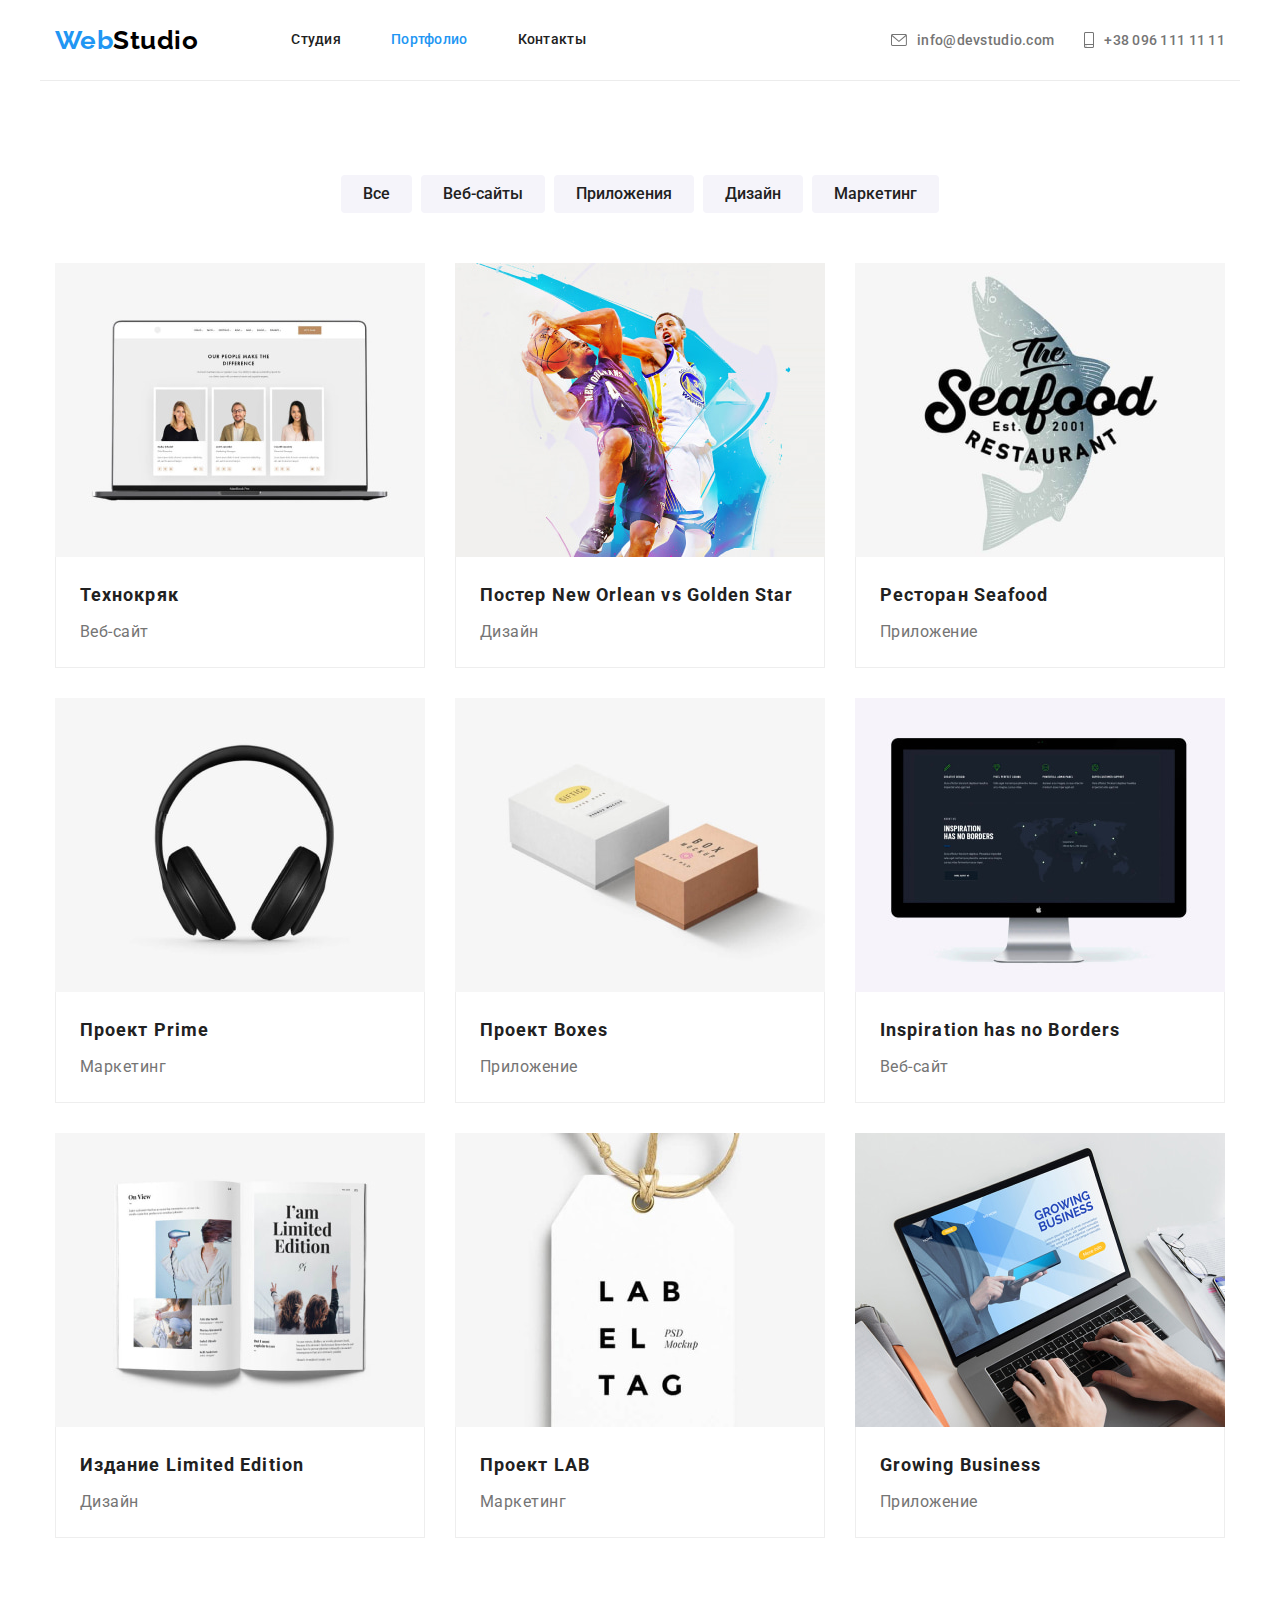
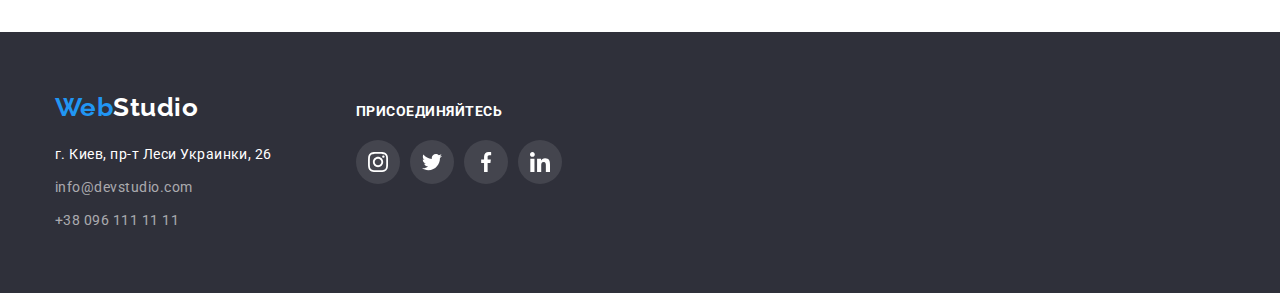
==== portfolio.html @ 8cf1bc0f "Initial commit" ====
<!DOCTYPE html>
<html lang="ru">
  <head>
    <meta charset="UTF-8" />
    <meta http-equiv="X-UA-Compatible" content="IE=edge" />
    <meta name="viewport" content="width=device-width, initial-scale=1.0" />
    <title>Портфолио Web студии</title>
    <link
      href="https://fonts.googleapis.com/css2?family=Raleway:wght@700&family=Roboto:wght@400;500;700;900&display=swap"
      rel="stylesheet"
    />
    <link
      rel="stylesheet"
      href="https://cdnjs.cloudflare.com/ajax/libs/modern-normalize/1.0.0/modern-normalize.min.css"
    />
    <link rel="stylesheet" href="./css/styles.css" />
  </head>

  <body>
    <header>
      <div class="container header">
        <a class="logo" href="./index.html"> <span class="logo-acnt">Web</span>Studio</a>
        <nav>
          <ul class="site-nav">
            <li class="item"><a href="./index.html" class="link">Студия</a></li>
            <li class="item"><a href="./portfolio.html" class="link current">Портфолио</a></li>
            <li class="item"><a href="" class="link">Контакты</a></li>
          </ul>
        </nav>
        <ul class="address">
          <li class="item">
            <a class="mail-link" href="mailto:info@devstudio.com"
              ><svg class="adr-svg" width="16" height="12">
                <use href="./images/sprite.svg#icon-envelope"></use></svg
              >info@devstudio.com</a
            >
          </li>

          <li class="item">
            <a class="mail-link" href="tell:380961111111"
              ><svg class="adr-svg" width="10" height="16">
                <use href="./images/sprite.svg#icon-smartphone"></use></svg
              >+38 096 111 11 11</a
            >
          </li>
        </ul>
      </div>
    </header>

    <main>
      <section class="portfolio section">
        <div class="container">
          <h1 class="visually-hidden">Что мы делаем</h1>
          <ul class="port-buttons">
            <li class="item-btn"><button type="button" class="port-button">Все</button></li>
            <li class="item-btn"><button type="button" class="port-button">Веб-сайты</button></li>
            <li class="item-btn"><button type="button" class="port-button">Приложения</button></li>
            <li class="item-btn"><button type="button" class="port-button">Дизайн</button></li>
            <li class="item-btn"><button type="button" class="port-button">Маркетинг</button></li>
          </ul>

          <h2 class="visually-hidden">Постеры с ссылками</h2>
          <ul class="card-set">
            <li class="card">
              <a class="card-link" href="">
                <img
                  src="./images/port1.jpg"
                  alt="3 фото разных людей на экране ноутбука"
                  class="port-img"
                  width="370"
                  height="294"
                />
                <div class="card-content">
                  <h2 class="port-title">Технокряк</h2>
                  <p class="poster-sub">Веб-сайт</p>
                </div>
              </a>
            </li>

            <li class="card">
              <a class="card-link" href="">
                <img
                  src="./images/port2.jpg"
                  alt="баскетболисты борятся за мяч"
                  class="port-img"
                  width="370"
                  height="294"
                />
                <div class="card-content">
                  <h2 class="port-title">Постер New Orlean vs Golden Star</h2>
                  <p class="poster-sub">Дизайн</p>
                </div>
              </a>
            </li>

            <li class="card">
              <a class="card-link" href="">
                <img
                  src="./images/port3.jpg"
                  alt="рыба на логотипе ресторана"
                  class="port-img"
                  width="370"
                  height="294"
                />
                <div class="card-content">
                  <h2 class="port-title">Ресторан Seafood</h2>
                  <p class="poster-sub">Приложение</p>
                </div>
              </a>
            </li>

            <li class="card">
              <a class="card-link" href="">
                <img
                  src="./images/port4.jpg"
                  alt="наушники"
                  class="port-img"
                  width="370"
                  height="294"
                />
                <div class="card-content">
                  <h2 class="port-title">Проект Prime</h2>
                  <p class="poster-sub">Маркетинг</p>
                </div>
              </a>
            </li>

            <li class="card">
              <a class="card-link" href="">
                <img
                  src="./images/port5.jpg"
                  alt="2 коробки"
                  class="port-img"
                  width="370"
                  height="294"
                />
                <div class="card-content">
                  <h2 class="port-title">Проект Boxes</h2>
                  <p class="poster-sub">Приложение</p>
                </div>
              </a>
            </li>

            <li class="card">
              <a class="card-link" href="">
                <img
                  src="./images/port6.jpg"
                  alt="экран компьютера"
                  class="port-img"
                  width="370"
                  height="294"
                />
                <div class="card-content">
                  <h2 class="port-title">Inspiration has no Borders</h2>
                  <p class="poster-sub">Веб-сайт</p>
                </div>
              </a>
            </li>

            <li class="card">
              <a class="card-link" href="">
                <img
                  src="./images/port7.jpg"
                  alt="открытая книга ограниченной серии"
                  class="port-img"
                  width="370"
                  height="294"
                />
                <div class="card-content">
                  <h2 class="port-title">Издание Limited Edition</h2>
                  <p class="poster-sub">Дизайн</p>
                </div>
              </a>
            </li>

            <li class="card">
              <a class="card-link" href="">
                <img
                  src="./images/port8.jpg"
                  alt="бирка одежды с надписью ЛАБ"
                  class="port-img"
                  width="370"
                  height="294"
                />
                <div class="card-content">
                  <h2 class="port-title">Проект LAB</h2>
                  <p class="poster-sub">Маркетинг</p>
                </div>
              </a>
            </li>

            <li class="card">
              <a class="card-link" href="">
                <img
                  src="./images/port9.jpg"
                  alt="Человек печатает на ноутбуке"
                  class="port-img"
                  width="370"
                  height="294"
                />
                <div class="card-content">
                  <h2 class="port-title">Growing Business</h2>
                  <p class="poster-sub">Приложение</p>
                </div>
              </a>
            </li>
          </ul>
        </div>
      </section>
    </main>

    <footer class="page-footer">
      <div class="container footer-container">
        <div class="footer-adr-container">
          <a class="logo-foot" href="./index.html"> <span class="logo-acnt">Web</span>Studio</a>
          <address class="footer-contacts">
            <p class="footer-adr">г. Киев, пр-т Леси Украинки, 26</p>

            <ul class="mail-tel">
              <li class="foot-mail">
                <a href="mailto:info@devstudio.com">info@devstudio.com</a>
              </li>

              <li class="foot-tel"><a href="tell:380961111111">+38 096 111 11 11</a></li>
            </ul>
          </address>
        </div>

        <div class="add-please">
          <h3 class="foot-add">присоединяйтесь</h3>
          <ul class="social-network">
            <li class="social-list" aria-label="instagram">
              <a href="" class="icon-foot"
                ><svg class="soc-icon" width="20" height="20">
                  <use href="./images/sprite.svg#icon-instagram2"></use></svg
              ></a>
            </li>
            <li class="social-list" aria-label="twitter">
              <a href="" class="icon-foot"
                ><svg class="soc-icon" width="20" height="20">
                  <use href="./images/sprite.svg#icon-twitter"></use></svg
              ></a>
            </li>
            <li class="social-list" aria-label="facebook">
              <a href="" class="icon-foot"
                ><svg class="soc-icon" width="20" height="20">
                  <use href="./images/sprite.svg#icon-facebook"></use></svg
              ></a>
            </li>
            <li class="social-list" aria-label="linkedin">
              <a href="./images/sprite.svg#icon-linkedin" class="icon-foot"
                ><svg class="soc-icon" width="20" height="20">
                  <use href="./images/sprite.svg#icon-linkedin"></use></svg
              ></a>
            </li>
          </ul>
        </div>
      </div>
    </footer>
  </body>
</html>
---- css/styles.css ----
.visually-hidden {
  position: absolute;
  width: 1px;
  height: 1px;
  margin: -1px;
  border: 0;
  padding: 0;
  white-space: nowrap;
  clip-path: inset(100%);
  clip: rect(0 0 0 0);
  overflow: hidden;
}

body {
  color: #757575;
  background-color: #fff;
  font-family: 'Roboto', sans-serif;
  letter-spacing: 0.03em;
}

/* убираем точки со списков */
ul {
  list-style: none;
}

a {
  text-decoration: none;
}

img {
  display: block;
  max-width: 100%;
}

/* обьявляем переменные */
:root {
  --title-color: #212121;
  --sub-test-color: #757575;
  --logo-color: #000;
  --accent-color: #2196f3;
  --bg-color: #2f303a;
  --sub-color: #f5f4fa;
  --hero-color: #fff;
  --foot-sub-color: rgba(255, 255, 255, 0.6);
  --btn-hover-color: #188ce8;
  --overlay-bg-color: rgba(47, 48, 58, 0.4);
  --icon-bg-color: rgba(245, 244, 250, 1);

  --card-people-shadow: 0px 1px 3px rgba(0, 0, 0, 0.12), 0px 1px 1px rgba(0, 0, 0, 0.14),
    0px 2px 1px rgba(0, 0, 0, 0.2);

  --btn-filter-shadow: 0px 3px 1px rgba(0, 0, 0, 0.1), 0px 1px 2px rgba(0, 0, 0, 0.08),
    0px 2px 2px rgba(0, 0, 0, 0.12);

  --hero-btn-shadow: 0px 4px 4px rgba(0, 0, 0, 0.15);

  --card-margin: 30px;
  --card-border: 1px solid #eee;
  --card-shadow: 0px 1px 1px rgba(0, 0, 0, 0.12), 0px 4px 4px rgba(0, 0, 0, 0.06),
    1px 4px 6px rgba(0, 0, 0, 0.16);

  --icon-nohover-color: rgba(175, 177, 184, 1);
  --icon-foot-color: rgba(255, 255, 255, 0.1);
}

.section {
  padding-top: 94px;
  padding-bottom: 94px;
}

.site-nav .link.current {
  color: var(--accent-color);
}

.logo-acnt {
  color: var(--accent-color);

  font-family: 'Raleway', sans-serif;
  font-weight: 700;
  font-size: 26px;
  line-height: 1.19;
}

.logo {
  color: var(--logo-color);

  font-family: 'Raleway', sans-serif;
  font-weight: 700;
  font-size: 26px;
  line-height: 1.19;

  display: block;
  padding-top: 25px;
  padding-bottom: 24px;
}

.logo-foot {
  color: var(--hero-color);
  font-family: 'Raleway', sans-serif;
  font-weight: 700;
  font-size: 26px;

  line-height: 1.19;
  margin-bottom: 20px;
  display: inline-block;
}

/* site nav */
.site-nav a {
  color: var(--title-color);
  letter-spacing: 0.02em;
  font-weight: 500;
  font-size: 14px;
  line-height: 1.14;

  padding-top: 32px;
  padding-bottom: 32px;
  display: block;
}
.header {
  display: flex;
  align-items: center;
  border-bottom: 1px solid #ececec;
}

.site-nav {
  display: flex;
  margin-left: 93px;
}

.site-nav .item:not(:last-child) {
  margin-right: 50px;
}

.site-nav a:hover,
.site-nav a:focus {
  color: var(--accent-color);
}

/* site adr */
.mail-link {
  align-items: center;
  justify-content: center;
}

.item .mail-link:hover,
.item .mail-link:focus {
  fill: var(--accent-color);
}
.adr-svg {
  margin-right: 10px;
}

.address {
  display: flex;
  align-items: center;

  fill: var(--sub-test-color);
}

.address .item:not(:last-child) {
  margin-right: 30px;
}

.address {
  display: flex;
  margin-left: auto;
  justify-content: flex-end;
  align-items: center;
}

.address a {
  color: var(--sub-text-color);
  letter-spacing: 0.02em;
  font-weight: 500;
  font-size: 14px;
  line-height: 16px;

  display: flex;
  padding-top: 32px;
  padding-bottom: 32px;
}

.address a:hover,
.address a:focus {
  color: var(--accent-color);
}

/* hero */
.hero {
  background-color: var(--bg-color);
  text-align: center;

  padding-top: 200px;
  padding-bottom: 200px;

  /* add backgroung image */
  height: 600px;
  max-width: 1600px;
  margin-left: auto;
  margin-right: auto;

  background-image: linear-gradient(var(--overlay-bg-color), var(--overlay-bg-color)),
    url(../images/hero.jpg);
}

.hero-title {
  color: var(--hero-color);
  letter-spacing: 0.06em;
  font-weight: 900;
  font-size: 44px;
  line-height: 1.36;
  text-align: center;

  text-transform: uppercase;

  margin-bottom: 30px;
}

.hero-button {
  background-color: var(--accent-color);
  color: var(--hero-color);
  letter-spacing: 0.06em;
  font-weight: 700;
  font-size: 16px;
  line-height: 1.88;
  cursor: pointer;
  box-shadow: var(--hero-btn-shadow);

  border: none;
  box-shadow: 0px 4px 4px rgba(0, 0, 0, 0.15);
  border-radius: 4px;

  padding: 10px 32px;
}
.hero-button:hover {
  background-color: var(--btn-hover-color);
}

/* features */
.features {
  display: flex;
}
.features-item {
  width: 270px;
}

.features-item:not(:last-child) {
  margin-right: 30px;
}

.features-icon {
  background-color: var(--icon-bg-color);
  height: 120px;
  margin-bottom: 30px;

  display: flex;

  justify-content: center;
  align-items: center;
  border-radius: 4px;
}

.features-title {
  color: var(--title-color);
  margin-bottom: 10px;
  font-weight: 700;
  font-size: 14px;
  line-height: 1.14;
  text-transform: uppercase;
}
.features-text {
  font-size: 14px;
  line-height: 1.71;
}
/* skills/ 3 picture */
.skills {
  display: flex;
}
.skills .item:not(:last-child) {
  margin-right: 30px;
}

.skill {
  padding-top: 0;
}

/* section color */
.section-title {
  color: var(--title-color);
  font-weight: 700;
  font-size: 36px;
  line-height: 1.17;
  text-align: center;

  margin-bottom: 50px;
}

/* our command */
.social-network {
  display: flex;
  width: 206px;
  height: 44px;
}

.our-peoples {
  display: flex;
}

social-list:hover {
}

.social-list:not(:last-child) {
  margin-right: 10px;
}

.our-peoples .item:not(:last-child) {
  margin-right: 30px;
}
.our-peoples .item {
  text-align: center;
  box-shadow: var(--card-people-shadow);
  border-radius: 0px 0px 4px 4px;
  background-color: #fff;
}

.our-command {
  background-color: var(--sub-color);
}
.command-content {
  padding: 30px 32px;
}

.command-name {
  color: var(--title-color);
  font-weight: 500;
  font-size: 16px;
  line-height: 1.19;

  margin-bottom: 10px;
}

.command-roles {
  font-size: 16px;
  line-height: 1.19;
  margin-bottom: 16px;
}

.icon {
  display: flex;

  border-radius: 50%;
  width: 44px;
  height: 44px;
  fill: var(--icon-nohover-color);
  justify-content: center;
  align-items: center;
}

.icon:hover,
.icon:focus {
  background-color: var(--accent-color);
  fill: var(--hero-color);
}

/* Our clients */
.clients {
  display: flex;
  margin-left: auto;
  margin-right: auto;
}

.client {
  display: flex;
  border: 1px solid var(--icon-nohover-color);
  border-radius: 4px;
  width: 170px;
  height: 92px;
  justify-content: center;
  align-items: center;
  fill: var(--icon-nohover-color);
}

.client:hover,
.client:focus {
  border: 1px solid var(--accent-color);
  fill: var(--accent-color);
}

.clients-list:not(:last-child) {
  margin-right: 30px;
}

/* footer */
.page-footer {
  background-color: var(--bg-color);
  padding-top: 60px;
  padding-bottom: 60px;
}

.footer-adr {
  color: var(--hero-color);
  font-size: 14px;
  line-height: 1.71;
  font-style: normal;

  margin-bottom: 9px;
}

.mail-tel a {
  color: var(--foot-sub-color);
  font-style: normal;
  font-size: 14px;
  line-height: 1.71;
}

.mail-tel a:hover {
  color: var(--accent-color);
}

.foot-mail {
  margin-bottom: 9px;
}

.foot-add {
  color: var(--hero-color);
  margin-bottom: 10px;
  font-weight: 700;
  font-size: 14px;
  line-height: 1.14;
  text-transform: uppercase;
  margin-bottom: 20px;
}

.footer-contacts {
  display: inline-block;
}

.add-please {
  flex-direction: column;
}

.footer-container {
  display: flex;
  align-items: baseline;
}

.footer-adr-container {
  width: 231px;
  margin-right: 70px;
}

.icon-foot {
  display: flex;
  background-color: var(--icon-foot-color);
  border-radius: 50%;
  width: 44px;
  height: 44px;
  fill: var(--hero-color);
  justify-content: center;
  align-items: center;
}

.icon-foot:hover,
.icon-foot:focus {
  background-color: var(--accent-color);
}

/* portfolio */

.port-title {
  color: var(--title-color);
  letter-spacing: 0.06em;
  font-weight: 700;
  font-size: 18px;
  line-height: 2;

  margin-bottom: 4px;
}

/* portfolio text */
.poster-sub {
  color: var(--sub-test-color);
  font-size: 16px;
  line-height: 1.88;
}

.port-buttons {
  display: flex;
  justify-content: center;

  margin-bottom: 50px;
}

.port-buttons .item-btn:not(:last-child) {
  margin-right: 9px;
}

.port-button {
  color: var(--title-color);
  background-color: var(--sub-color);
  font-weight: 500;
  font-size: 16px;
  line-height: 1.63;
  cursor: pointer;
  text-align: center;
  border: none;

  padding: 6px 22px;
  border-radius: 4px;
}

.port-button:hover,
.port-button:focus {
  color: var(--hero-color);
  background-color: var(--accent-color);

  box-shadow: var(--btn-filter-shadow);
}

/* card-set */
.card-set {
  display: flex;
  flex-wrap: wrap;
  margin-left: calc(-1 * var(--card-margin));
  margin-top: calc(-1 * var(--card-margin));
}

.card-set .card {
  flex-basis: calc(100% / 3 - var(--card-margin));
  margin-left: var(--card-margin);
  margin-top: var(--card-margin);
}

.card-content {
  padding: 20px 24px;
  border-right: var(--card-border);
  border-bottom: var(--card-border);
  border-left: var(--card-border);
}

.card-link:hover,
.card-link:focus {
  display: inline-block;
  box-shadow: var(--card-shadow);
}

.container {
  width: 1200px;
  padding-left: 15px;
  padding-right: 15px;
  margin: 0 auto;
}

ul,
h1,
h2,
h3,
li,
p {
  padding: 0;
  margin: 0;
}
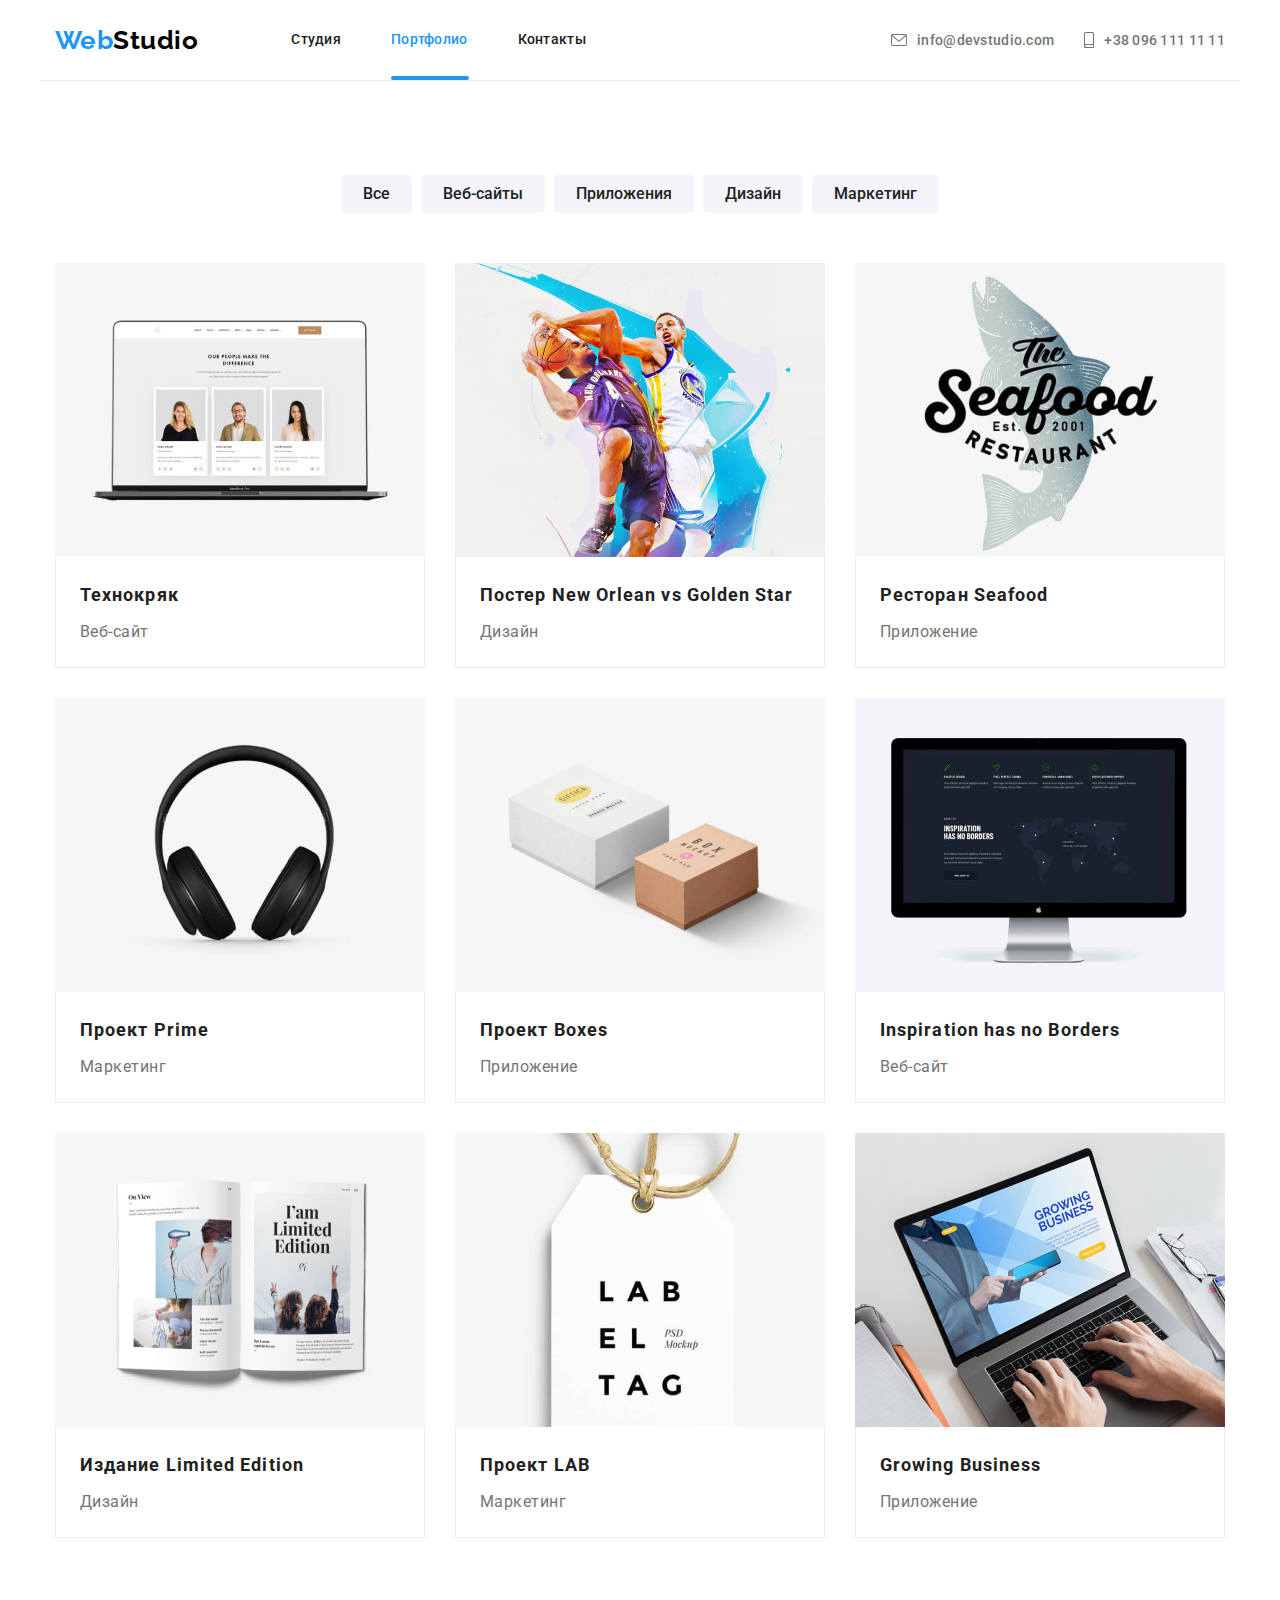
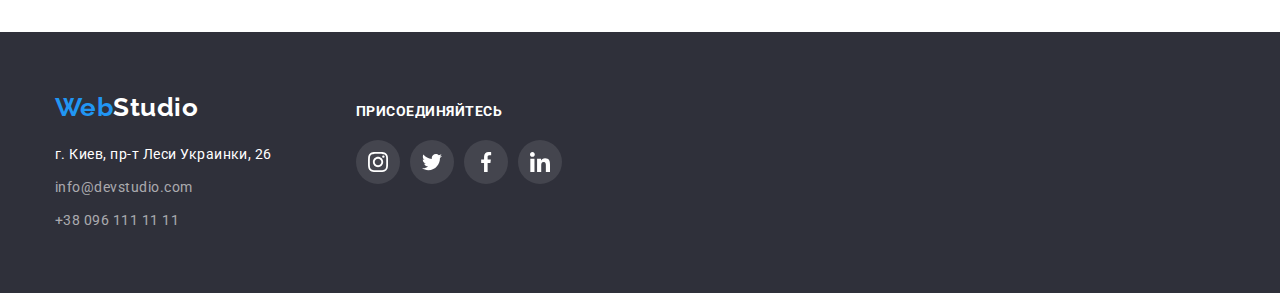
==== commit 0019e554: "add footer adr lines" ====
--- a/portfolio.html
+++ b/portfolio.html
@@ -22,9 +22,19 @@
         <a class="logo" href="./index.html"> <span class="logo-acnt">Web</span>Studio</a>
         <nav>
           <ul class="site-nav">
-            <li class="item"><a href="./index.html" class="link">Студия</a></li>
-            <li class="item"><a href="./portfolio.html" class="link current">Портфолио</a></li>
-            <li class="item"><a href="" class="link">Контакты</a></li>
+            <li class="item">
+              <div><a href="./index.html" class="link">Студия</a></div>
+            </li>
+
+            <li class="item">
+              <div class="port-decor">
+                <a href="./portfolio.html" class="link current">Портфолио</a>
+              </div>
+            </li>
+
+            <li class="item">
+              <div class="cont-decor"><a href="" class="link">Контакты</a></div>
+            </li>
           </ul>
         </nav>
         <ul class="address">
--- a/css/styles.css
+++ b/css/styles.css
@@ -61,6 +61,8 @@
 
   --icon-nohover-color: rgba(175, 177, 184, 1);
   --icon-foot-color: rgba(255, 255, 255, 0.1);
+
+  --skills-bg-color: rgba(47, 48, 58, 0.8);
 }
 
 .section {
@@ -123,12 +125,41 @@
   border-bottom: 1px solid #ececec;
 }
 
+.index-decor ::after {
+  content: '';
+
+  width: 48px;
+  height: 4px;
+
+  background-image: url(../images/hover.svg);
+
+  position: absolute;
+  bottom: 0px;
+  left: 0px;
+}
+
+.port-decor ::after {
+  position: absolute;
+
+  content: '';
+  width: 78px;
+  height: 4px;
+
+  background-image: url(../images/hover-port.svg);
+  bottom: 0px;
+  left: 0px;
+}
+
+.site-nav .item {
+  position: relative;
+}
+
 .site-nav {
   display: flex;
   margin-left: 93px;
 }
 
-.site-nav .item:not(:last-child) {
+.site-nav :not(:last-child) {
   margin-right: 50px;
 }
 
@@ -274,6 +305,33 @@
   line-height: 1.71;
 }
 /* skills/ 3 picture */
+.thumb {
+  position: relative;
+}
+
+.index-decor {
+  position: relative;
+}
+
+.thumb-back {
+  position: absolute;
+
+  display: flex;
+  justify-content: center;
+  align-items: center;
+
+  background-color: var(--skills-bg-color);
+  width: 370px;
+  height: 70px;
+
+  color: var(--hero-color);
+  font-weight: 700;
+  font-size: 14px;
+  line-height: 1.14;
+  text-transform: uppercase;
+  bottom: 0;
+}
+
 .skills {
   display: flex;
 }
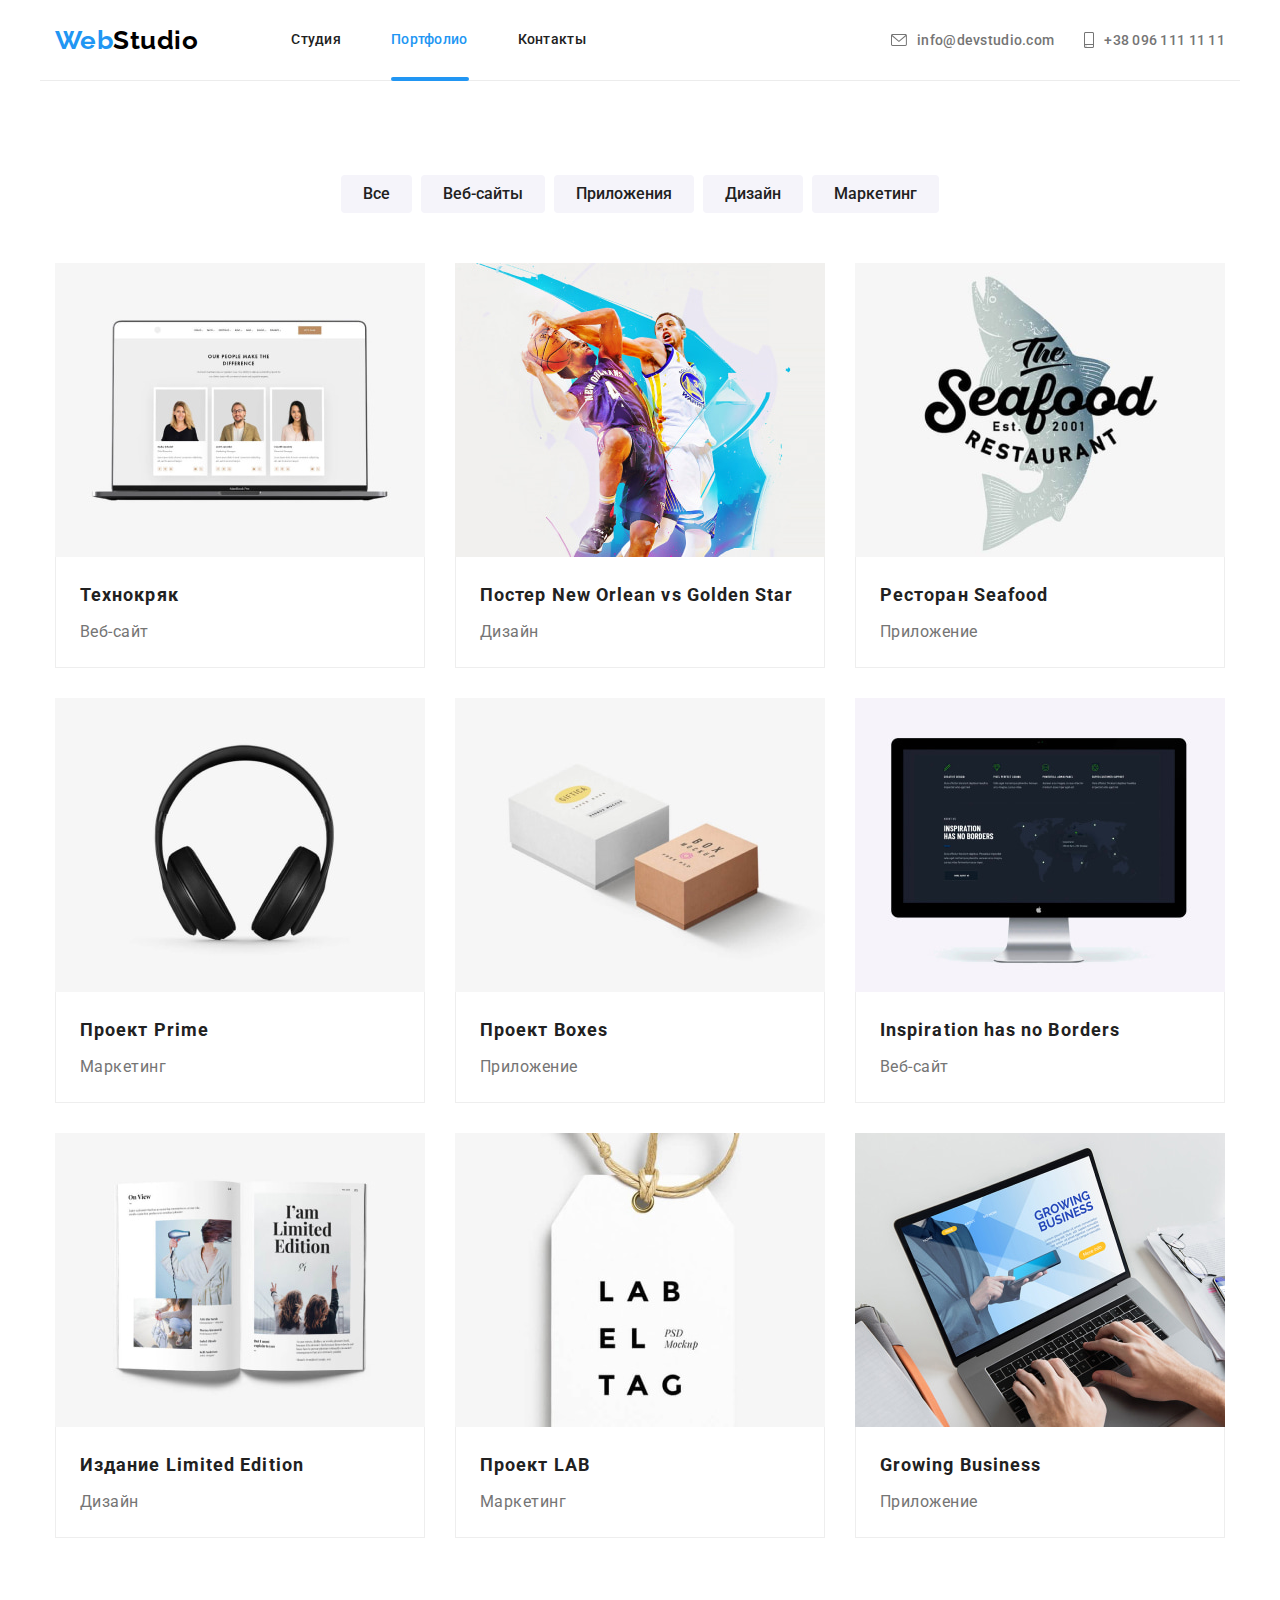
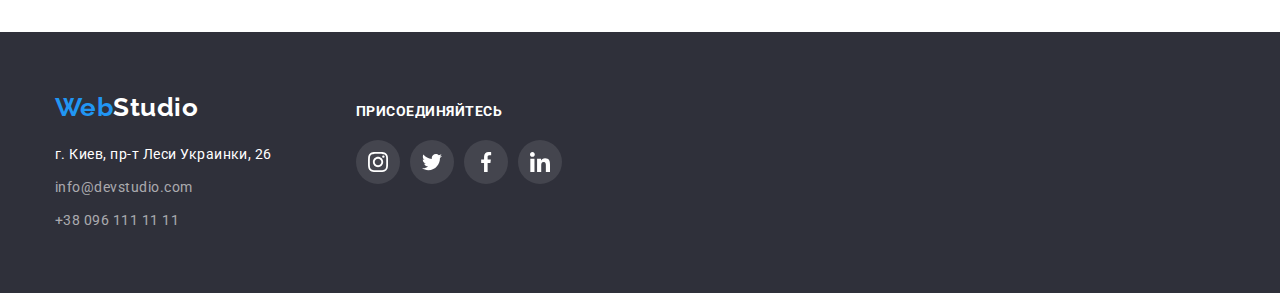
==== commit e3a97d23: "add card portfolio hovered text" ====
--- a/portfolio.html
+++ b/portfolio.html
@@ -73,13 +73,20 @@
           <ul class="card-set">
             <li class="card">
               <a class="card-link" href="">
-                <img
-                  src="./images/port1.jpg"
-                  alt="3 фото разных людей на экране ноутбука"
-                  class="port-img"
-                  width="370"
-                  height="294"
-                />
+                <div class="card-decor">
+                  <img
+                    src="./images/port1.jpg"
+                    alt="3 фото разных людей на экране ноутбука"
+                    class="port-img"
+                    width="370"
+                    height="294"
+                  />
+                  <p class="card-text">
+                    Ресурс предлагает комплексные предложения с разным уровнем функционала и
+                    сервисов. Все это позволит посетителю получить исчерпывающие сведения о компании
+                    или частном лице.
+                  </p>
+                </div>
                 <div class="card-content">
                   <h2 class="port-title">Технокряк</h2>
                   <p class="poster-sub">Веб-сайт</p>
@@ -89,13 +96,20 @@
 
             <li class="card">
               <a class="card-link" href="">
-                <img
-                  src="./images/port2.jpg"
-                  alt="баскетболисты борятся за мяч"
-                  class="port-img"
-                  width="370"
-                  height="294"
-                />
+                <div class="card-decor">
+                  <img
+                    src="./images/port2.jpg"
+                    alt="баскетболисты борятся за мяч"
+                    class="port-img"
+                    width="370"
+                    height="294"
+                  />
+                  <p class="card-text">
+                    Ресурс предлагает комплексные предложения с разным уровнем функционала и
+                    сервисов. Все это позволит посетителю получить исчерпывающие сведения о компании
+                    или частном лице.
+                  </p>
+                </div>
                 <div class="card-content">
                   <h2 class="port-title">Постер New Orlean vs Golden Star</h2>
                   <p class="poster-sub">Дизайн</p>
@@ -105,13 +119,20 @@
 
             <li class="card">
               <a class="card-link" href="">
-                <img
-                  src="./images/port3.jpg"
-                  alt="рыба на логотипе ресторана"
-                  class="port-img"
-                  width="370"
-                  height="294"
-                />
+                <div class="card-decor">
+                  <img
+                    src="./images/port3.jpg"
+                    alt="рыба на логотипе ресторана"
+                    class="port-img"
+                    width="370"
+                    height="294"
+                  />
+                  <p class="card-text">
+                    Ресурс предлагает комплексные предложения с разным уровнем функционала и
+                    сервисов. Все это позволит посетителю получить исчерпывающие сведения о компании
+                    или частном лице.
+                  </p>
+                </div>
                 <div class="card-content">
                   <h2 class="port-title">Ресторан Seafood</h2>
                   <p class="poster-sub">Приложение</p>
@@ -121,13 +142,20 @@
 
             <li class="card">
               <a class="card-link" href="">
-                <img
-                  src="./images/port4.jpg"
-                  alt="наушники"
-                  class="port-img"
-                  width="370"
-                  height="294"
-                />
+                <div class="card-decor">
+                  <img
+                    src="./images/port4.jpg"
+                    alt="наушники"
+                    class="port-img"
+                    width="370"
+                    height="294"
+                  />
+                  <p class="card-text">
+                    Ресурс предлагает комплексные предложения с разным уровнем функционала и
+                    сервисов. Все это позволит посетителю получить исчерпывающие сведения о компании
+                    или частном лице.
+                  </p>
+                </div>
                 <div class="card-content">
                   <h2 class="port-title">Проект Prime</h2>
                   <p class="poster-sub">Маркетинг</p>
@@ -137,13 +165,20 @@
 
             <li class="card">
               <a class="card-link" href="">
-                <img
-                  src="./images/port5.jpg"
-                  alt="2 коробки"
-                  class="port-img"
-                  width="370"
-                  height="294"
-                />
+                <div class="card-decor">
+                  <img
+                    src="./images/port5.jpg"
+                    alt="2 коробки"
+                    class="port-img"
+                    width="370"
+                    height="294"
+                  />
+                  <p class="card-text">
+                    Ресурс предлагает комплексные предложения с разным уровнем функционала и
+                    сервисов. Все это позволит посетителю получить исчерпывающие сведения о компании
+                    или частном лице.
+                  </p>
+                </div>
                 <div class="card-content">
                   <h2 class="port-title">Проект Boxes</h2>
                   <p class="poster-sub">Приложение</p>
@@ -153,13 +188,20 @@
 
             <li class="card">
               <a class="card-link" href="">
-                <img
-                  src="./images/port6.jpg"
-                  alt="экран компьютера"
-                  class="port-img"
-                  width="370"
-                  height="294"
-                />
+                <div class="card-decor">
+                  <img
+                    src="./images/port6.jpg"
+                    alt="экран компьютера"
+                    class="port-img"
+                    width="370"
+                    height="294"
+                  />
+                  <p class="card-text">
+                    Ресурс предлагает комплексные предложения с разным уровнем функционала и
+                    сервисов. Все это позволит посетителю получить исчерпывающие сведения о компании
+                    или частном лице.
+                  </p>
+                </div>
                 <div class="card-content">
                   <h2 class="port-title">Inspiration has no Borders</h2>
                   <p class="poster-sub">Веб-сайт</p>
@@ -169,13 +211,20 @@
 
             <li class="card">
               <a class="card-link" href="">
-                <img
-                  src="./images/port7.jpg"
-                  alt="открытая книга ограниченной серии"
-                  class="port-img"
-                  width="370"
-                  height="294"
-                />
+                <div class="card-decor">
+                  <img
+                    src="./images/port7.jpg"
+                    alt="открытая книга ограниченной серии"
+                    class="port-img"
+                    width="370"
+                    height="294"
+                  />
+                  <p class="card-text">
+                    Ресурс предлагает комплексные предложения с разным уровнем функционала и
+                    сервисов. Все это позволит посетителю получить исчерпывающие сведения о компании
+                    или частном лице.
+                  </p>
+                </div>
                 <div class="card-content">
                   <h2 class="port-title">Издание Limited Edition</h2>
                   <p class="poster-sub">Дизайн</p>
@@ -185,13 +234,20 @@
 
             <li class="card">
               <a class="card-link" href="">
-                <img
-                  src="./images/port8.jpg"
-                  alt="бирка одежды с надписью ЛАБ"
-                  class="port-img"
-                  width="370"
-                  height="294"
-                />
+                <div class="card-decor">
+                  <img
+                    src="./images/port8.jpg"
+                    alt="бирка одежды с надписью ЛАБ"
+                    class="port-img"
+                    width="370"
+                    height="294"
+                  />
+                  <p class="card-text">
+                    Ресурс предлагает комплексные предложения с разным уровнем функционала и
+                    сервисов. Все это позволит посетителю получить исчерпывающие сведения о компании
+                    или частном лице.
+                  </p>
+                </div>
                 <div class="card-content">
                   <h2 class="port-title">Проект LAB</h2>
                   <p class="poster-sub">Маркетинг</p>
@@ -201,13 +257,20 @@
 
             <li class="card">
               <a class="card-link" href="">
-                <img
-                  src="./images/port9.jpg"
-                  alt="Человек печатает на ноутбуке"
-                  class="port-img"
-                  width="370"
-                  height="294"
-                />
+                <div class="card-decor">
+                  <img
+                    src="./images/port9.jpg"
+                    alt="Человек печатает на ноутбуке"
+                    class="port-img"
+                    width="370"
+                    height="294"
+                  />
+                  <p class="card-text">
+                    Ресурс предлагает комплексные предложения с разным уровнем функционала и
+                    сервисов. Все это позволит посетителю получить исчерпывающие сведения о компании
+                    или частном лице.
+                  </p>
+                </div>
                 <div class="card-content">
                   <h2 class="port-title">Growing Business</h2>
                   <p class="poster-sub">Приложение</p>
--- a/css/styles.css
+++ b/css/styles.css
@@ -63,6 +63,7 @@
   --icon-foot-color: rgba(255, 255, 255, 0.1);
 
   --skills-bg-color: rgba(47, 48, 58, 0.8);
+  --card-hover-bg-color: rgba(33, 150, 243, 0.9);
 }
 
 .section {
@@ -134,7 +135,7 @@
   background-image: url(../images/hover.svg);
 
   position: absolute;
-  bottom: 0px;
+  bottom: -1px;
   left: 0px;
 }
 
@@ -146,7 +147,7 @@
   height: 4px;
 
   background-image: url(../images/hover-port.svg);
-  bottom: 0px;
+  bottom: -1px;
   left: 0px;
 }
 
@@ -597,6 +598,32 @@
   border-left: var(--card-border);
 }
 
+.card-text {
+  position: absolute;
+  background-color: var(--card-hover-bg-color);
+  width: 100%;
+  height: 100%;
+  top: 0;
+
+  font-weight: 400;
+  font-size: 18px;
+  line-height: 156%;
+  color: var(--hero-color);
+  display: flex;
+  align-items: center;
+  justify-content: center;
+  padding-left: 34px;
+  opacity: 0;
+}
+
+.card-decor {
+  position: relative;
+}
+
+.card-link:hover .card-text {
+  opacity: 1;
+}
+
 .card-link:hover,
 .card-link:focus {
   display: inline-block;
